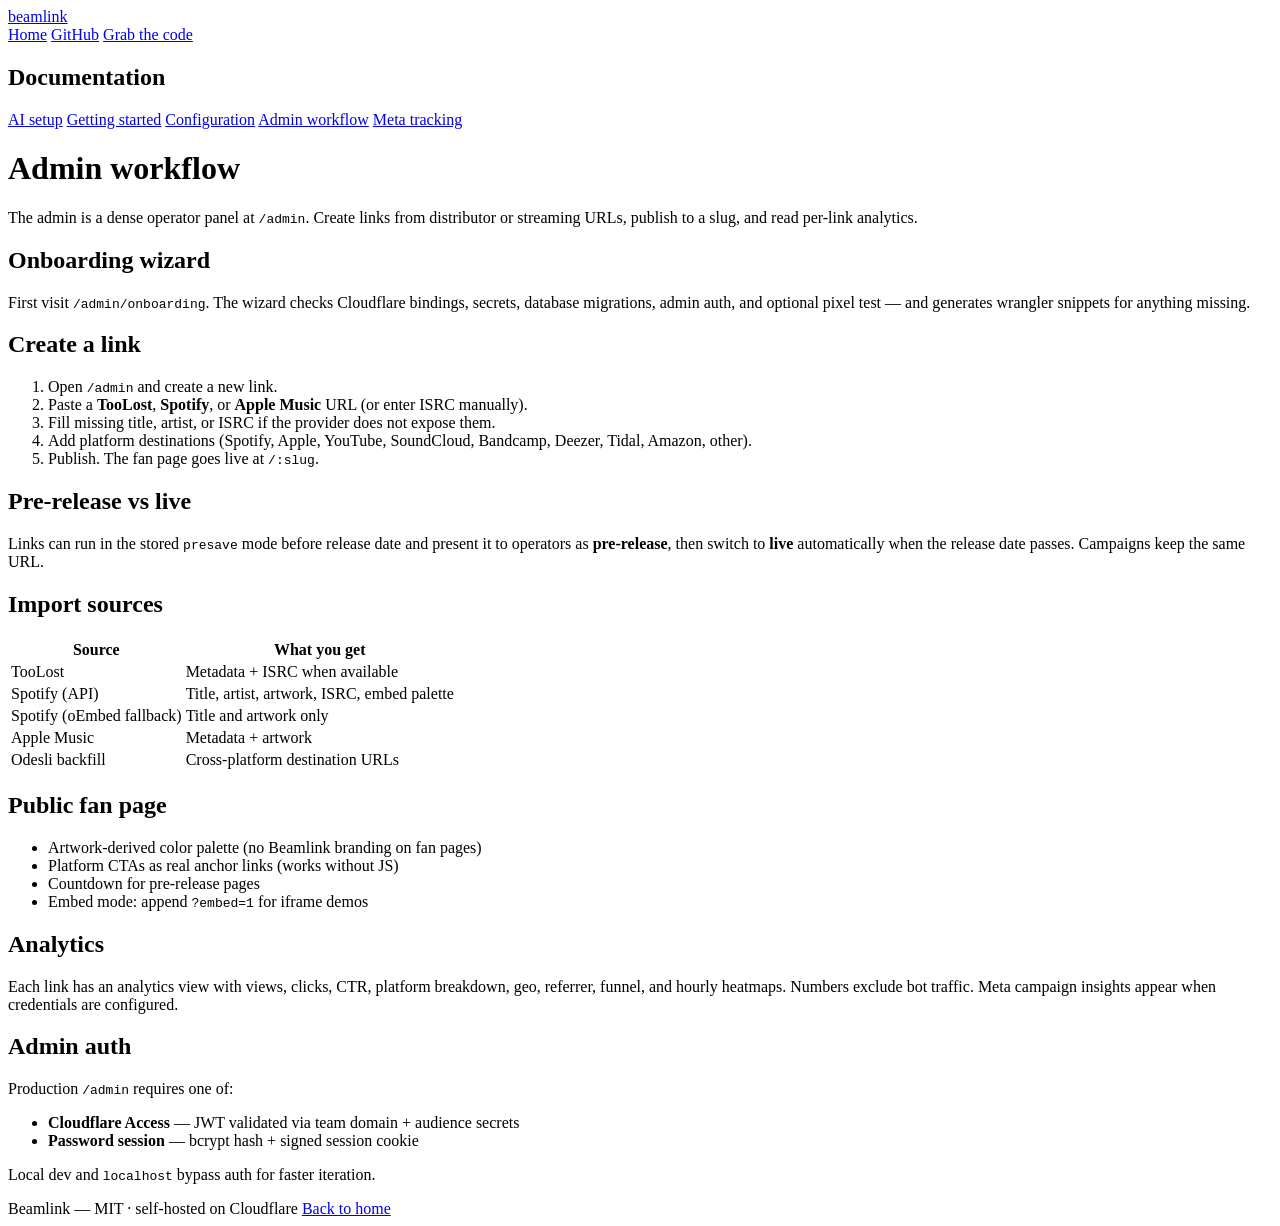
==== docs/admin.html @ dd2ea398 "fix: describe pre-release behavior truthfully" ====
<!doctype html>
<html lang="en">
  <head>
    <meta charset="utf-8" />
    <meta name="viewport" content="width=device-width, initial-scale=1" />
    <title>Admin workflow — Beamlink docs</title>
    <meta
      name="description"
      content="Create, import, publish, and analyze music smartlinks in the Beamlink admin."
    />
    <link rel="preconnect" href="https://fonts.googleapis.com" />
    <link rel="preconnect" href="https://fonts.gstatic.com" crossorigin />
    <link
      rel="stylesheet"
      href="https://fonts.googleapis.com/css2?family=Figtree:wght@400;500;600;700;800&family=JetBrains+Mono:wght@400;500&display=swap"
    />
    <link rel="stylesheet" href="assets/docs.css" />
  </head>
  <body>
    <header class="site-header">
      <div class="shell site-header-inner">
        <a class="logo" href="index.html">
          <span class="logo-mark" aria-hidden="true"></span>
          beamlink
        </a>
        <nav class="header-links" aria-label="Header">
          <a href="index.html">Home</a>
          <a href="https://github.com/DerpcatMusic/beamlink">GitHub</a>
          <a class="btn btn-beam" href="https://github.com/DerpcatMusic/beamlink">Grab the code</a>
        </nav>
      </div>
    </header>

    <div class="shell docs-layout">
      <aside class="sidebar">
        <h2>Documentation</h2>
        <nav aria-label="Docs">
          <a href="ai.html">AI setup</a>
          <a href="getting-started.html">Getting started</a>
          <a href="configuration.html">Configuration</a>
          <a href="admin.html" aria-current="page">Admin workflow</a>
          <a href="tracking.html">Meta tracking</a>
        </nav>
      </aside>

      <main class="content">
        <h1>Admin workflow</h1>
        <p class="lede">
          The admin is a dense operator panel at <code>/admin</code>. Create links from distributor or
          streaming URLs, publish to a slug, and read per-link analytics.
        </p>

        <h2>Onboarding wizard</h2>
        <p>
          First visit <code>/admin/onboarding</code>. The wizard checks Cloudflare bindings, secrets,
          database migrations, admin auth, and optional pixel test — and generates wrangler snippets
          for anything missing.
        </p>

        <h2>Create a link</h2>
        <ol>
          <li>Open <code>/admin</code> and create a new link.</li>
          <li>Paste a <strong>TooLost</strong>, <strong>Spotify</strong>, or <strong>Apple Music</strong> URL (or enter ISRC manually).</li>
          <li>Fill missing title, artist, or ISRC if the provider does not expose them.</li>
          <li>Add platform destinations (Spotify, Apple, YouTube, SoundCloud, Bandcamp, Deezer, Tidal, Amazon, other).</li>
          <li>Publish. The fan page goes live at <code>/:slug</code>.</li>
        </ol>

        <h2>Pre-release vs live</h2>
        <p>
          Links can run in the stored <code>presave</code> mode before release date and present it to operators as <strong>pre-release</strong>, then switch to
          <strong>live</strong> automatically when the release date passes. Campaigns keep the same URL.
        </p>

        <h2>Import sources</h2>
        <div class="table-wrap">
          <table>
            <thead>
              <tr>
                <th>Source</th>
                <th>What you get</th>
              </tr>
            </thead>
            <tbody>
              <tr>
                <td>TooLost</td>
                <td>Metadata + ISRC when available</td>
              </tr>
              <tr>
                <td>Spotify (API)</td>
                <td>Title, artist, artwork, ISRC, embed palette</td>
              </tr>
              <tr>
                <td>Spotify (oEmbed fallback)</td>
                <td>Title and artwork only</td>
              </tr>
              <tr>
                <td>Apple Music</td>
                <td>Metadata + artwork</td>
              </tr>
              <tr>
                <td>Odesli backfill</td>
                <td>Cross-platform destination URLs</td>
              </tr>
            </tbody>
          </table>
        </div>

        <h2>Public fan page</h2>
        <ul>
          <li>Artwork-derived color palette (no Beamlink branding on fan pages)</li>
          <li>Platform CTAs as real anchor links (works without JS)</li>
          <li>Countdown for pre-release pages</li>
          <li>Embed mode: append <code>?embed=1</code> for iframe demos</li>
        </ul>

        <h2>Analytics</h2>
        <p>
          Each link has an analytics view with views, clicks, CTR, platform breakdown, geo, referrer,
          funnel, and hourly heatmaps. Numbers exclude bot traffic. Meta campaign insights appear when
          credentials are configured.
        </p>

        <h2>Admin auth</h2>
        <p>Production <code>/admin</code> requires one of:</p>
        <ul>
          <li><strong>Cloudflare Access</strong> — JWT validated via team domain + audience secrets</li>
          <li><strong>Password session</strong> — bcrypt hash + signed session cookie</li>
        </ul>
        <p>Local dev and <code>localhost</code> bypass auth for faster iteration.</p>
      </main>
    </div>

    <footer class="site-footer">
      <div class="shell site-footer-inner">
        <span>Beamlink — MIT · self-hosted on Cloudflare</span>
        <a href="index.html">Back to home</a>
      </div>
    </footer>
  </body>
</html>
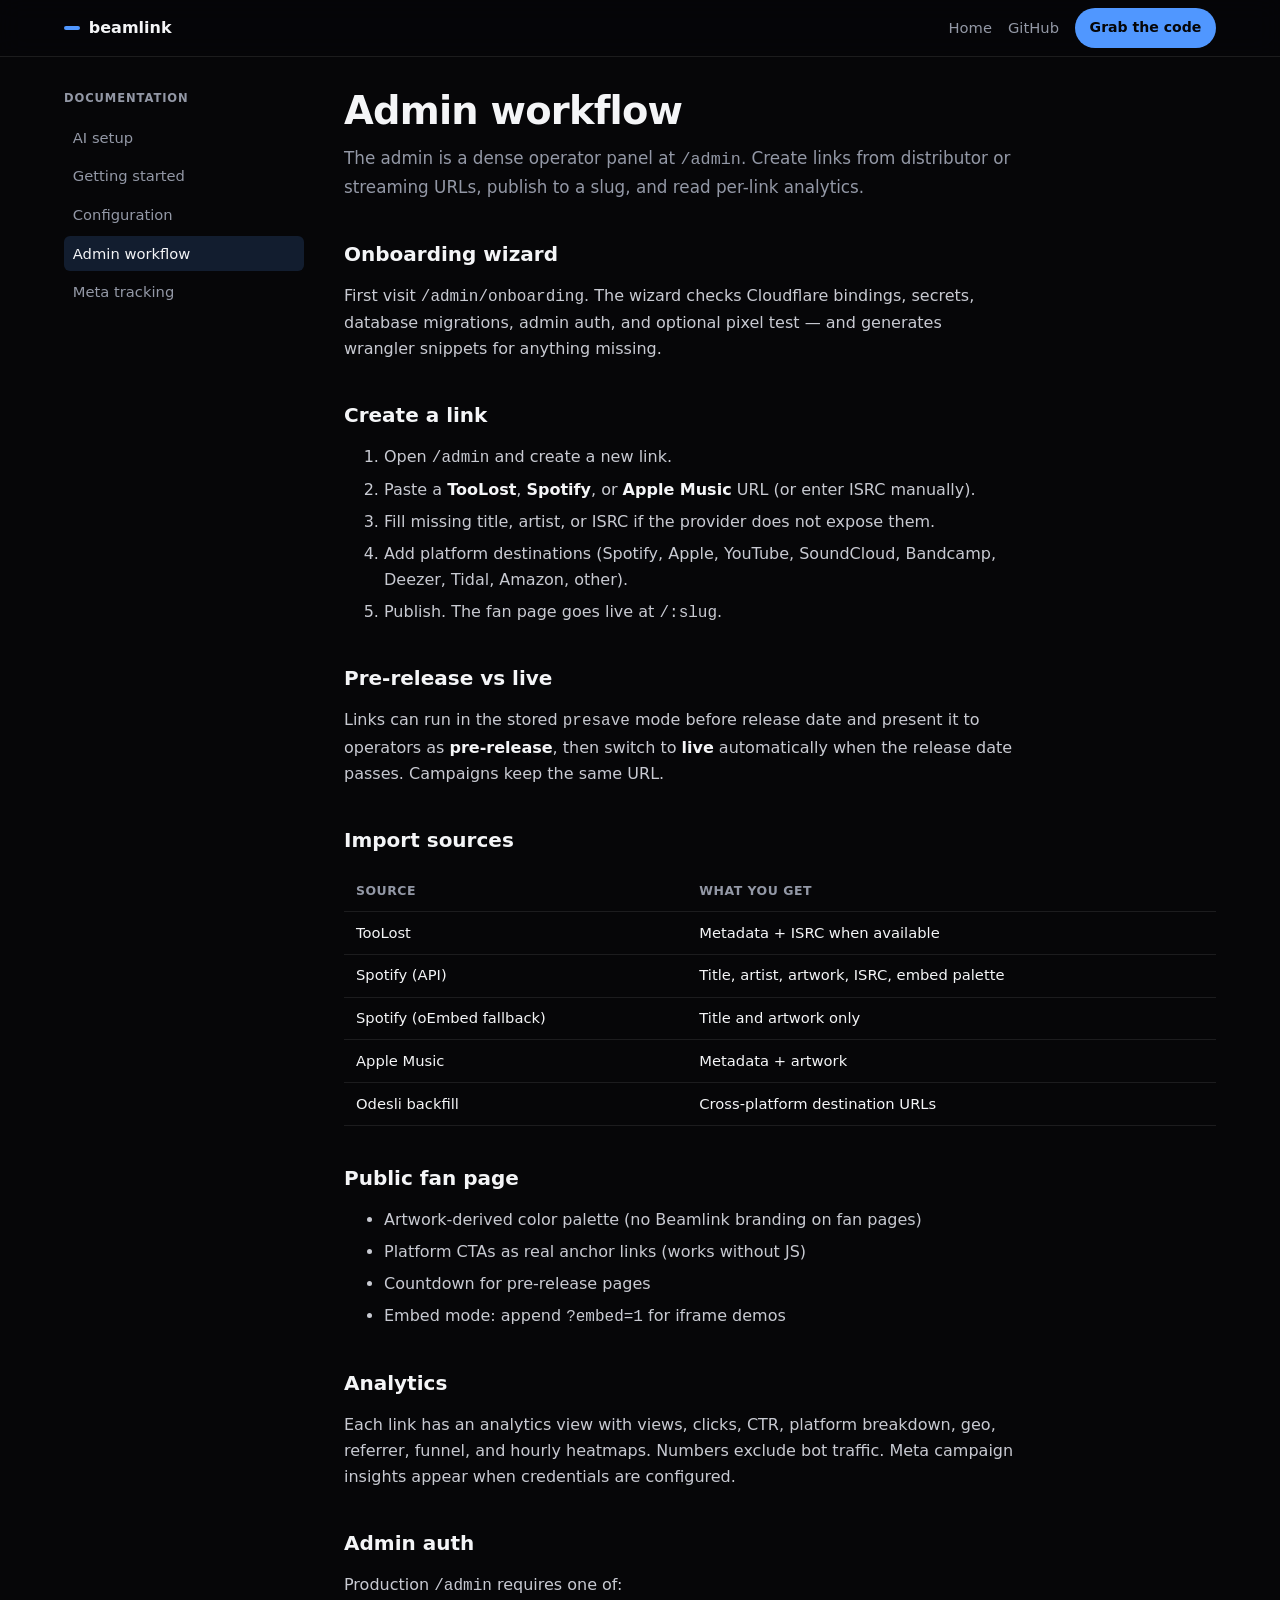
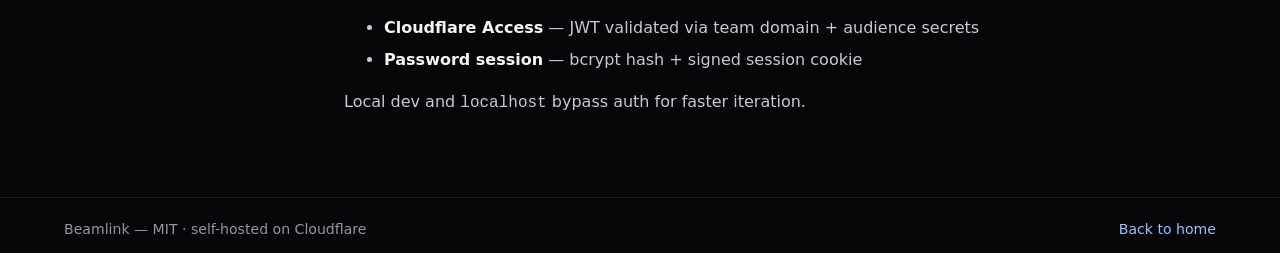
==== commit e6cc4c61: "feat: simplify and harden product marketing" ====
--- a/docs/admin.html
+++ b/docs/admin.html
@@ -7,12 +7,6 @@
     <meta
       name="description"
       content="Create, import, publish, and analyze music smartlinks in the Beamlink admin."
-    />
-    <link rel="preconnect" href="https://fonts.googleapis.com" />
-    <link rel="preconnect" href="https://fonts.gstatic.com" crossorigin />
-    <link
-      rel="stylesheet"
-      href="https://fonts.googleapis.com/css2?family=Figtree:wght@400;500;600;700;800&family=JetBrains+Mono:wght@400;500&display=swap"
     />
     <link rel="stylesheet" href="assets/docs.css" />
   </head>
--- a/docs/assets/docs.css
+++ b/docs/assets/docs.css
@@ -0,0 +1,483 @@
+:root {
+  color-scheme: dark;
+  --bg: #060608;
+  --bg-2: #0a0a0d;
+  --ink: #f4f5f7;
+  --ink-2: #c8cad2;
+  --muted: #9398a6;
+  --faint: #565a68;
+  --surface: rgba(255, 255, 255, 0.024);
+  --border: rgba(255, 255, 255, 0.09);
+  --beam: oklch(0.68 0.17 258);
+  --beam-ink: oklch(0.82 0.13 258);
+  --beam-soft: oklch(0.68 0.17 258 / 0.16);
+  --radius: 10px;
+  --font: ui-sans-serif, system-ui, -apple-system, sans-serif;
+  --mono: ui-monospace, SFMono-Regular, Menlo, monospace;
+  --max: 72rem;
+  --sidebar: 15rem;
+}
+
+* {
+  box-sizing: border-box;
+}
+
+html {
+  scroll-behavior: smooth;
+  background: var(--bg);
+}
+
+body {
+  margin: 0;
+  min-height: 100dvh;
+  background: var(--bg);
+  color: var(--ink);
+  font-family: var(--font);
+  font-size: 1rem;
+  line-height: 1.65;
+  -webkit-font-smoothing: antialiased;
+}
+
+a {
+  color: var(--beam-ink);
+  text-decoration: none;
+}
+
+a:hover {
+  text-decoration: underline;
+}
+
+a:focus-visible {
+  outline: 2px solid var(--beam-ink);
+  outline-offset: 3px;
+  border-radius: 4px;
+}
+
+code,
+pre {
+  font-family: var(--mono);
+}
+
+.shell {
+  width: min(var(--max), calc(100% - 2.5rem));
+  margin-inline: auto;
+}
+
+.site-header {
+  position: sticky;
+  top: 0;
+  z-index: 10;
+  border-bottom: 1px solid var(--border);
+  background: color-mix(in oklab, var(--bg) 88%, transparent);
+  backdrop-filter: blur(12px);
+}
+
+.site-header-inner {
+  display: flex;
+  align-items: center;
+  justify-content: space-between;
+  gap: 1rem;
+  min-height: 3.5rem;
+}
+
+.logo {
+  display: inline-flex;
+  align-items: center;
+  gap: 0.55rem;
+  color: var(--ink);
+  font-weight: 700;
+  text-decoration: none;
+}
+
+.logo-mark {
+  width: 1rem;
+  height: 0.25rem;
+  border-radius: 2px;
+  background: var(--beam);
+}
+
+.home-page h1, .home-page h2, .home-page h3, .home-page p { margin-top: 0; }
+.home-hero { padding-block: clamp(4rem, 10vw, 7rem); border-top: 3px solid var(--beam); }
+.home-hero-grid { display: grid; gap: clamp(2rem, 7vw, 5rem); align-items: center; }
+.home-hero h1 { max-width: 11ch; margin-bottom: 1rem; font-size: clamp(3rem, 8vw, 6rem); line-height: .96; letter-spacing: -.06em; }
+.eyebrow { color: var(--beam-ink); font-family: var(--mono); font-size: .8rem; text-transform: uppercase; letter-spacing: .06em; }
+.home-lede { max-width: 42rem; color: var(--ink-2); font-size: 1.12rem; }
+.button-row { display: flex; flex-wrap: wrap; gap: .65rem; margin-top: 1.4rem; }
+.home-proof { display: flex; flex-wrap: wrap; gap: .5rem 1rem; margin-top: 1.25rem; color: var(--muted); font-family: var(--mono); font-size: .76rem; }
+.home-proof span::before { content: "— "; color: var(--beam); }
+.product-sample { padding: 1rem; border: 1px solid var(--border); border-radius: 12px; background: #0a0a0d; }
+.sample-cover { display: grid; place-items: center; aspect-ratio: 1; margin-bottom: 1rem; border-radius: 8px; background: #183158; color: #b8d0ff; font-size: 4rem; font-weight: 800; }
+.product-sample p, .product-sample > span { color: var(--muted); font-size: .82rem; }
+.product-sample h2 { margin-bottom: .2rem; }
+.product-sample > a { display: flex; min-height: 2.75rem; align-items: center; margin-top: .55rem; padding-inline: .8rem; border: 1px solid var(--border); border-radius: 7px; color: var(--ink); }
+.home-section { padding-block: clamp(3.5rem, 8vw, 6rem); border-top: 1px solid var(--border); }
+.home-section h2 { max-width: 16ch; font-size: clamp(2rem, 5vw, 3.5rem); line-height: 1.05; letter-spacing: -.045em; }
+.home-features { display: grid; margin-top: 2rem; border: 1px solid var(--border); border-radius: 10px; overflow: hidden; }
+.home-features article { padding: 1.25rem; border-top: 1px solid var(--border); }
+.home-features article:first-child { border-top: 0; }
+.home-features article > span { color: var(--beam-ink); font-family: var(--mono); font-size: .75rem; }
+.home-features h3 { margin: .7rem 0 .35rem; }
+.home-features p { margin-bottom: 0; color: var(--muted); }
+.home-metrics { display: grid; margin-top: 1rem; border: 1px solid var(--border); border-radius: 10px; }
+.home-metrics span { display: grid; gap: .2rem; padding: .8rem 1rem; border-top: 1px solid var(--border); }
+.home-metrics span:first-child { border-top: 0; }
+.home-metrics small { color: var(--muted); }
+.home-metrics strong { font-size: 1.25rem; font-variant-numeric: tabular-nums; }
+.home-table { overflow-x: auto; margin-top: 2rem; border: 1px solid var(--border); border-radius: 10px; }
+.home-table table { width: 100%; min-width: 40rem; border-collapse: collapse; text-align: left; }
+.home-table th, .home-table td { padding: .85rem 1rem; border-top: 1px solid var(--border); }
+.home-table thead th { border-top: 0; color: var(--muted); }
+.home-table td:nth-child(2), .home-table thead th:nth-child(2) { background: #101a2d; }
+.home-run { display: grid; gap: 2rem; align-items: center; }
+.home-run p { max-width: 38rem; color: var(--muted); }
+.home-run pre { margin: 0; padding: 1rem; overflow-x: auto; border: 1px solid var(--border); border-radius: 10px; background: #050609; }
+.site-footer { padding-block: 2rem; border-top: 1px solid var(--border); color: var(--muted); }
+
+@media (min-width: 900px) {
+  .home-hero-grid { grid-template-columns: 1.05fr .65fr; }
+  .home-features { grid-template-columns: repeat(3, 1fr); }
+  .home-features article { border-top: 0; border-left: 1px solid var(--border); }
+  .home-features article:first-child { border-left: 0; }
+  .home-metrics { grid-template-columns: repeat(3, 1fr); }
+  .home-metrics span { border-top: 0; border-left: 1px solid var(--border); }
+  .home-metrics span:first-child { border-left: 0; }
+  .home-run { grid-template-columns: 1fr 1fr; }
+}
+
+.header-links {
+  display: flex;
+  align-items: center;
+  gap: 1rem;
+  font-size: 0.92rem;
+}
+
+.header-links a:not(.btn) {
+  color: var(--muted);
+  text-decoration: none;
+}
+
+.header-links a:not(.btn):hover {
+  color: var(--ink);
+  text-decoration: none;
+}
+
+.btn {
+  display: inline-flex;
+  align-items: center;
+  gap: 0.45rem;
+  padding: 0.45rem 0.85rem;
+  border-radius: 999px;
+  border: 1px solid var(--border);
+  color: var(--ink);
+  font-size: 0.88rem;
+  font-weight: 600;
+  text-decoration: none;
+}
+
+.btn-beam {
+  border-color: transparent;
+  background: var(--beam);
+  color: #060608;
+}
+
+.docs-layout {
+  display: grid;
+  grid-template-columns: var(--sidebar) minmax(0, 1fr);
+  gap: 2.5rem;
+  padding-block: 2rem 4rem;
+}
+
+.sidebar {
+  position: sticky;
+  top: 4.5rem;
+  align-self: start;
+}
+
+.sidebar h2 {
+  margin: 0 0 0.75rem;
+  color: var(--muted);
+  font-size: 0.72rem;
+  font-weight: 700;
+  letter-spacing: 0.08em;
+  text-transform: uppercase;
+}
+
+.sidebar nav {
+  display: grid;
+  gap: 0.2rem;
+}
+
+.sidebar a {
+  display: block;
+  padding: 0.35rem 0.55rem;
+  border-radius: 6px;
+  color: var(--muted);
+  font-size: 0.92rem;
+  text-decoration: none;
+}
+
+.sidebar a:hover {
+  color: var(--ink);
+  background: var(--surface);
+  text-decoration: none;
+}
+
+.sidebar a[aria-current="page"] {
+  color: var(--ink);
+  background: var(--beam-soft);
+}
+
+.content h1 {
+  margin: 0 0 0.75rem;
+  font-size: clamp(1.8rem, 4vw, 2.4rem);
+  line-height: 1.15;
+  letter-spacing: -0.02em;
+}
+
+.content .lede {
+  margin: 0 0 2rem;
+  max-width: 42rem;
+  color: var(--muted);
+  font-size: 1.05rem;
+}
+
+.content h2 {
+  margin: 2.25rem 0 0.75rem;
+  font-size: 1.25rem;
+}
+
+.content h3 {
+  margin: 1.5rem 0 0.5rem;
+  font-size: 1rem;
+}
+
+.content p,
+.content ul,
+.content ol {
+  margin: 0 0 1rem;
+  max-width: 42rem;
+  color: var(--ink-2);
+}
+
+.content li + li {
+  margin-top: 0.35rem;
+}
+
+.content strong {
+  color: var(--ink);
+}
+
+.panel {
+  margin: 1.25rem 0;
+  padding: 1rem 1.1rem;
+  border: 1px solid var(--border);
+  border-radius: var(--radius);
+  background: var(--surface);
+}
+
+.panel p:last-child {
+  margin-bottom: 0;
+}
+
+.terminal {
+  margin: 1rem 0 1.5rem;
+  overflow: hidden;
+  border: 1px solid var(--border);
+  border-radius: var(--radius);
+  background: #0c0c10;
+}
+
+.terminal pre {
+  margin: 0;
+  overflow-x: auto;
+  padding: 1rem 1.1rem;
+  color: var(--ink-2);
+  font-size: 0.86rem;
+  line-height: 1.75;
+}
+
+.table-wrap {
+  overflow-x: auto;
+  margin: 1rem 0 1.5rem;
+}
+
+table {
+  width: 100%;
+  border-collapse: collapse;
+  font-size: 0.92rem;
+}
+
+th,
+td {
+  padding: 0.55rem 0.75rem;
+  border-bottom: 1px solid var(--border);
+  text-align: left;
+}
+
+th {
+  color: var(--muted);
+  font-size: 0.78rem;
+  font-weight: 600;
+  letter-spacing: 0.04em;
+  text-transform: uppercase;
+}
+
+td code {
+  font-size: 0.84rem;
+}
+
+.site-footer {
+  border-top: 1px solid var(--border);
+  padding-block: 1.25rem;
+  color: var(--muted);
+  font-size: 0.88rem;
+}
+
+.site-footer-inner {
+  display: flex;
+  align-items: center;
+  justify-content: space-between;
+  gap: 1rem;
+}
+
+@media (max-width: 860px) {
+  .docs-layout {
+    grid-template-columns: 1fr;
+  }
+
+  .sidebar {
+    position: static;
+    padding-bottom: 0.5rem;
+    border-bottom: 1px solid var(--border);
+  }
+
+  .site-footer-inner {
+    flex-direction: column;
+    align-items: flex-start;
+  }
+}
+
+@media (prefers-reduced-motion: reduce) {
+  html {
+    scroll-behavior: auto;
+  }
+}
+
+/* AI integration prompt panel */
+.prompt-card {
+  margin: 1.5rem 0 2rem;
+  overflow: hidden;
+  border: 1px solid var(--border);
+  border-radius: var(--radius);
+  background: #0c0c10;
+  box-shadow: 0 24px 48px rgba(0, 0, 0, 0.35);
+}
+
+.prompt-toolbar {
+  display: flex;
+  align-items: center;
+  justify-content: space-between;
+  gap: 1rem;
+  padding: 0.65rem 0.9rem;
+  border-bottom: 1px solid var(--border);
+  background: rgba(255, 255, 255, 0.02);
+}
+
+.prompt-dots {
+  display: inline-flex;
+  gap: 0.35rem;
+}
+
+.prompt-dots i {
+  width: 0.55rem;
+  height: 0.55rem;
+  border-radius: 50%;
+  background: var(--faint);
+}
+
+.prompt-dots i:nth-child(1) {
+  background: #ff5f57;
+}
+
+.prompt-dots i:nth-child(2) {
+  background: #febc2e;
+}
+
+.prompt-dots i:nth-child(3) {
+  background: #28c840;
+}
+
+.prompt-title {
+  flex: 1;
+  color: var(--muted);
+  font-size: 0.82rem;
+  font-weight: 600;
+  letter-spacing: 0.02em;
+  text-align: center;
+}
+
+.copy-btn {
+  padding: 0.35rem 0.7rem;
+  border: 1px solid var(--border);
+  border-radius: 6px;
+  background: var(--surface);
+  color: var(--ink);
+  font-family: var(--mono);
+  font-size: 0.72rem;
+  font-weight: 600;
+  letter-spacing: 0.06em;
+  cursor: pointer;
+}
+
+.copy-btn:hover {
+  border-color: var(--beam);
+  color: var(--beam-ink);
+}
+
+.copy-btn.is-copied {
+  border-color: #28c840;
+  color: #8ce99a;
+}
+
+.prompt-body {
+  margin: 0;
+  overflow: auto;
+  max-height: 28rem;
+  padding: 1.1rem 1.2rem;
+  color: var(--ink-2);
+  font-family: var(--mono);
+  font-size: 0.8rem;
+  line-height: 1.7;
+  white-space: pre-wrap;
+}
+
+.tool-pills {
+  display: flex;
+  flex-wrap: wrap;
+  align-items: center;
+  gap: 0.45rem;
+  margin-top: 1.25rem;
+}
+
+.tool-pills span {
+  color: var(--muted);
+  font-size: 0.78rem;
+  font-weight: 600;
+  letter-spacing: 0.06em;
+  text-transform: uppercase;
+}
+
+.tool-pills a {
+  padding: 0.3rem 0.65rem;
+  border: 1px solid var(--border);
+  border-radius: 999px;
+  color: var(--ink-2);
+  font-size: 0.82rem;
+  text-decoration: none;
+}
+
+.tool-pills a:hover {
+  border-color: var(--beam);
+  color: var(--beam-ink);
+  text-decoration: none;
+}
